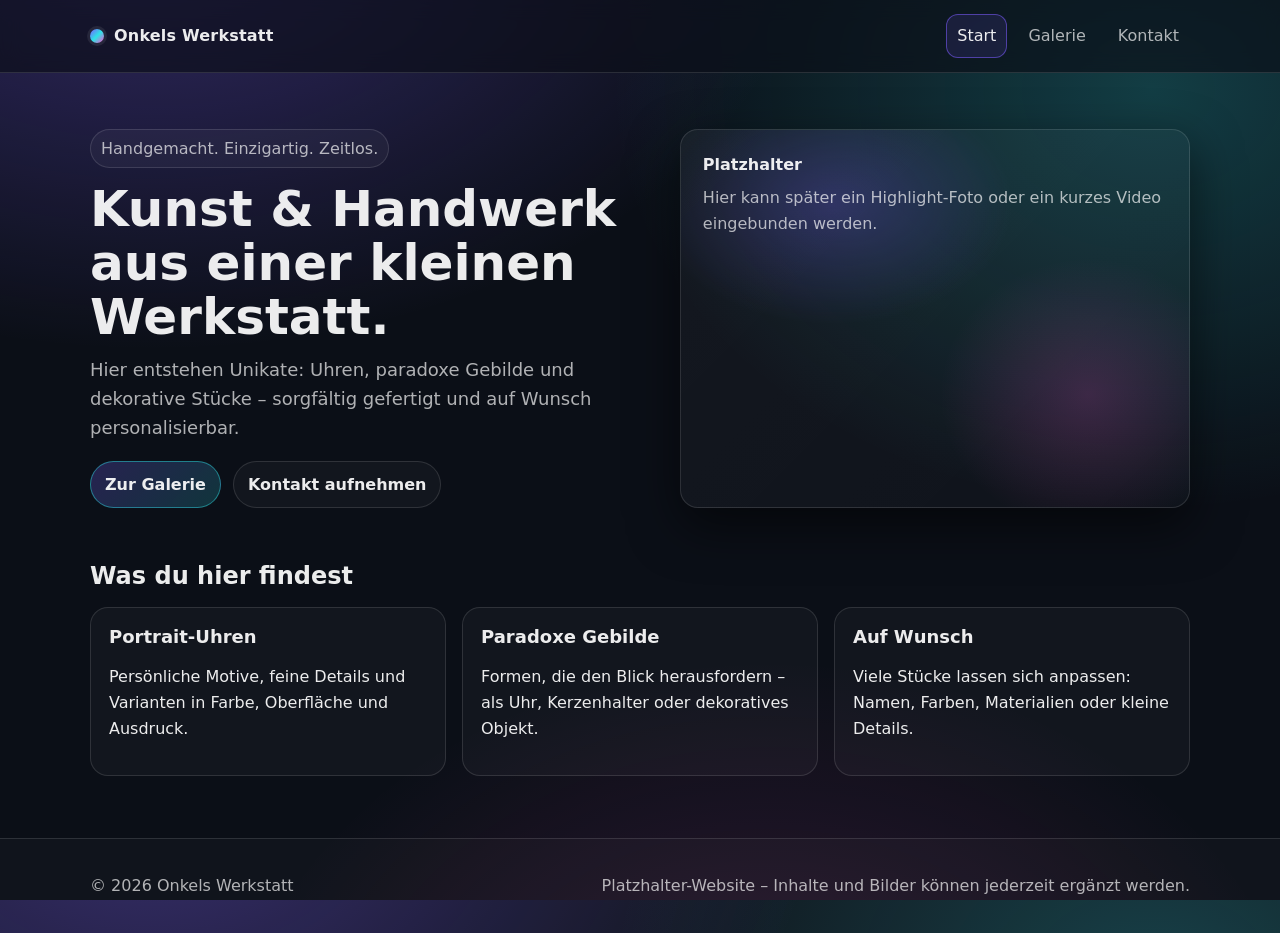
==== index.html @ adb8445a "Initiale Website: Start, Galerie, Kontakt" ====
<!doctype html>
<html lang="de">
  <head>
    <meta charset="utf-8" />
    <meta name="viewport" content="width=device-width, initial-scale=1" />
    <meta
      name="description"
      content="Handgemachte Kunst- und Handwerksarbeiten – mit Liebe zum Detail gefertigt."
    />
    <title>Onkels Werkstatt – Start</title>
    <link rel="stylesheet" href="assets/css/styles.css" />
    <script defer src="assets/js/main.js"></script>
  </head>
  <body>
    <header class="site-header">
      <div class="container header-inner">
        <a class="brand" href="index.html" aria-label="Zur Startseite">
          <span class="brand-mark" aria-hidden="true"></span>
          <span class="brand-text">Onkels Werkstatt</span>
        </a>
        <nav class="nav" aria-label="Hauptnavigation">
          <a class="nav-link" href="index.html">Start</a>
          <a class="nav-link" href="gallerie.html">Galerie</a>
          <a class="nav-link" href="kontakt.html">Kontakt</a>
        </nav>
      </div>
    </header>

    <main>
      <section class="hero">
        <div class="container hero-inner">
          <div class="hero-copy">
            <p class="kicker">Handgemacht. Einzigartig. Zeitlos.</p>
            <h1>Kunst & Handwerk aus einer kleinen Werkstatt.</h1>
            <p class="lead">
              Hier entstehen Unikate: Uhren, paradoxe Gebilde und dekorative Stücke –
              sorgfältig gefertigt und auf Wunsch personalisierbar.
            </p>
            <div class="actions">
              <a class="btn primary" href="gallerie.html">Zur Galerie</a>
              <a class="btn" href="kontakt.html">Kontakt aufnehmen</a>
            </div>
          </div>
          <div class="hero-card" role="img" aria-label="Platzhalterbild für handgemachte Werke">
            <div class="hero-card-inner">
              <p class="hero-card-title">Platzhalter</p>
              <p class="hero-card-sub">
                Hier kann später ein Highlight-Foto oder ein kurzes Video eingebunden werden.
              </p>
            </div>
          </div>
        </div>
      </section>

      <section class="section">
        <div class="container">
          <h2>Was du hier findest</h2>
          <div class="grid three">
            <article class="card">
              <h3>Portrait-Uhren</h3>
              <p>
                Persönliche Motive, feine Details und Varianten in Farbe, Oberfläche und
                Ausdruck.
              </p>
            </article>
            <article class="card">
              <h3>Paradoxe Gebilde</h3>
              <p>
                Formen, die den Blick herausfordern – als Uhr, Kerzenhalter oder dekoratives
                Objekt.
              </p>
            </article>
            <article class="card">
              <h3>Auf Wunsch</h3>
              <p>
                Viele Stücke lassen sich anpassen: Namen, Farben, Materialien oder kleine
                Details.
              </p>
            </article>
          </div>
        </div>
      </section>
    </main>

    <footer class="site-footer">
      <div class="container footer-inner">
        <p class="muted">© <span data-year></span> Onkels Werkstatt</p>
        <p class="muted">
          Platzhalter-Website – Inhalte und Bilder können jederzeit ergänzt werden.
        </p>
      </div>
    </footer>
  </body>
</html>
---- assets/css/styles.css ----
:root {
  --bg: #0b0f17;
  --panel: rgba(255, 255, 255, 0.06);
  --panel-2: rgba(255, 255, 255, 0.09);
  --text: rgba(255, 255, 255, 0.92);
  --muted: rgba(255, 255, 255, 0.68);
  --line: rgba(255, 255, 255, 0.12);
  --shadow: 0 18px 50px rgba(0, 0, 0, 0.55);
  --radius: 18px;
  --radius-sm: 12px;
  --brand-a: #7c5cff;
  --brand-b: #2de2e6;
  --brand-c: #ff4ecd;
  --max: 1100px;
}

*,
*::before,
*::after {
  box-sizing: border-box;
}

html,
body {
  height: 100%;
}

body {
  margin: 0;
  color: var(--text);
  background: radial-gradient(1200px 800px at 12% -10%, rgba(124, 92, 255, 0.35), transparent 55%),
    radial-gradient(900px 700px at 90% 10%, rgba(45, 226, 230, 0.22), transparent 60%),
    radial-gradient(900px 700px at 60% 120%, rgba(255, 78, 205, 0.16), transparent 60%),
    var(--bg);
  font: 16px/1.6 ui-sans-serif, system-ui, -apple-system, Segoe UI, Roboto, Helvetica, Arial,
    "Apple Color Emoji", "Segoe UI Emoji";
}

a {
  color: inherit;
  text-decoration: none;
}

img {
  max-width: 100%;
  display: block;
}

.container {
  width: min(var(--max), calc(100% - 40px));
  margin-inline: auto;
}

.site-header {
  position: sticky;
  top: 0;
  z-index: 20;
  border-bottom: 1px solid var(--line);
  background: rgba(11, 15, 23, 0.65);
  backdrop-filter: blur(10px);
}

.header-inner {
  display: flex;
  align-items: center;
  justify-content: space-between;
  padding: 14px 0;
  gap: 16px;
}

.brand {
  display: inline-flex;
  align-items: center;
  gap: 10px;
  font-weight: 700;
  letter-spacing: 0.2px;
}

.brand-mark {
  width: 14px;
  height: 14px;
  border-radius: 999px;
  background: linear-gradient(135deg, var(--brand-a), var(--brand-b), var(--brand-c));
  box-shadow: 0 0 0 3px rgba(255, 255, 255, 0.08);
}

.nav {
  display: flex;
  align-items: center;
  gap: 10px;
  flex-wrap: wrap;
  justify-content: flex-end;
}

.nav-link {
  padding: 8px 10px;
  border-radius: 12px;
  color: var(--muted);
  border: 1px solid transparent;
  transition: background 140ms ease, border-color 140ms ease, color 140ms ease;
}

.nav-link:hover {
  color: var(--text);
  border-color: var(--line);
  background: rgba(255, 255, 255, 0.04);
}

.nav-link[aria-current="page"] {
  color: var(--text);
  border-color: rgba(124, 92, 255, 0.55);
  background: rgba(124, 92, 255, 0.12);
}

.hero {
  padding: 56px 0 26px;
}

.hero-inner {
  display: grid;
  grid-template-columns: 1.05fr 0.95fr;
  gap: 26px;
  align-items: stretch;
}

.kicker {
  display: inline-block;
  padding: 6px 10px;
  border-radius: 999px;
  border: 1px solid var(--line);
  background: rgba(255, 255, 255, 0.04);
  color: var(--muted);
  margin: 0 0 14px;
}

h1 {
  font-size: clamp(32px, 5vw, 50px);
  line-height: 1.08;
  margin: 0 0 12px;
}

h2 {
  margin: 0 0 12px;
  font-size: 24px;
  line-height: 1.2;
}

h3 {
  margin: 0 0 8px;
  font-size: 18px;
  line-height: 1.25;
}

.lead {
  color: var(--muted);
  font-size: 18px;
  margin: 0;
  max-width: 60ch;
}

.actions {
  display: flex;
  gap: 12px;
  flex-wrap: wrap;
  margin-top: 18px;
}

.btn {
  display: inline-flex;
  align-items: center;
  justify-content: center;
  padding: 10px 14px;
  border-radius: 999px;
  border: 1px solid var(--line);
  background: rgba(255, 255, 255, 0.03);
  color: var(--text);
  font-weight: 600;
  cursor: pointer;
  transition: transform 120ms ease, background 140ms ease, border-color 140ms ease;
}

.btn:hover {
  transform: translateY(-1px);
  background: rgba(255, 255, 255, 0.06);
}

.btn.primary {
  border-color: rgba(45, 226, 230, 0.45);
  background: linear-gradient(135deg, rgba(124, 92, 255, 0.25), rgba(45, 226, 230, 0.18));
}

.hero-card {
  border-radius: var(--radius);
  border: 1px solid var(--line);
  background: linear-gradient(135deg, rgba(255, 255, 255, 0.04), rgba(255, 255, 255, 0.02));
  box-shadow: var(--shadow);
  overflow: hidden;
  position: relative;
  min-height: 260px;
}

.hero-card::before {
  content: "";
  position: absolute;
  inset: -2px;
  background: radial-gradient(300px 200px at 30% 20%, rgba(124, 92, 255, 0.26), transparent 60%),
    radial-gradient(240px 220px at 80% 70%, rgba(255, 78, 205, 0.18), transparent 62%);
  pointer-events: none;
}

.hero-card-inner {
  position: relative;
  padding: 22px;
}

.hero-card-title {
  font-weight: 700;
  margin: 0 0 8px;
}

.hero-card-sub {
  margin: 0;
  color: var(--muted);
}

.section {
  padding: 28px 0;
}

.page-head {
  padding: 36px 0 8px;
}

.muted {
  color: var(--muted);
}

.small {
  font-size: 14px;
}

.grid {
  display: grid;
  gap: 16px;
  margin-top: 16px;
}

.grid.two {
  grid-template-columns: repeat(2, minmax(0, 1fr));
}

.grid.three {
  grid-template-columns: repeat(3, minmax(0, 1fr));
}

.card {
  border-radius: var(--radius);
  border: 1px solid var(--line);
  background: rgba(255, 255, 255, 0.03);
  padding: 18px;
}

.section-head {
  display: flex;
  align-items: flex-end;
  justify-content: space-between;
  gap: 12px;
  flex-wrap: wrap;
}

.gallery-row {
  display: grid;
  gap: 16px;
  margin-top: 16px;
}

.gallery-row.two {
  grid-template-columns: repeat(2, minmax(0, 1fr));
}

.gallery-row.three {
  grid-template-columns: repeat(3, minmax(0, 1fr));
}

.gallery-view {
  border-radius: var(--radius);
  border: 1px solid var(--line);
  background: rgba(255, 255, 255, 0.03);
  overflow: hidden;
  box-shadow: 0 12px 40px rgba(0, 0, 0, 0.35);
  display: grid;
  grid-template-rows: 96px auto;
}

.view-top {
  padding: 16px 16px 0;
  height: 96px;
  overflow: hidden;
}

.view-top h3 {
  white-space: nowrap;
  overflow: hidden;
  text-overflow: ellipsis;
}

.view-top p {
  line-height: 1.35;
  max-height: calc(2 * 1.35em);
  overflow: hidden;
  display: -webkit-box;
  -webkit-line-clamp: 2;
  -webkit-box-orient: vertical;
}

.slider {
  margin: 14px 16px 16px;
  border-radius: var(--radius-sm);
  border: 1px solid rgba(255, 255, 255, 0.12);
  background: rgba(255, 255, 255, 0.02);
  overflow: hidden;
  position: relative;
  aspect-ratio: 4 / 3;
}

.slider-img {
  width: 100%;
  height: 100%;
  object-fit: cover;
  display: block;
  opacity: 1;
  transition: opacity 260ms ease;
}

.slider-img.is-fading {
  opacity: 0;
}

.slider-badges {
  position: absolute;
  bottom: 10px;
  left: 10px;
  display: flex;
  gap: 8px;
}

.badge {
  font-size: 12px;
  padding: 5px 8px;
  border-radius: 999px;
  border: 1px solid rgba(255, 255, 255, 0.14);
  background: rgba(0, 0, 0, 0.35);
  color: rgba(255, 255, 255, 0.9);
  backdrop-filter: blur(10px);
}

.badge.ghost {
  background: rgba(255, 255, 255, 0.06);
}

.form {
  display: grid;
  gap: 12px;
  margin-top: 12px;
}

label {
  display: grid;
  gap: 6px;
  color: var(--muted);
  font-size: 14px;
}

input,
textarea {
  padding: 10px 12px;
  border-radius: 12px;
  border: 1px solid var(--line);
  background: rgba(255, 255, 255, 0.03);
  color: var(--text);
  outline: none;
}

input:focus,
textarea:focus {
  border-color: rgba(45, 226, 230, 0.55);
  box-shadow: 0 0 0 4px rgba(45, 226, 230, 0.12);
}

.site-footer {
  border-top: 1px solid var(--line);
  margin-top: 34px;
  padding: 18px 0;
  background: rgba(255, 255, 255, 0.02);
}

.footer-inner {
  display: flex;
  justify-content: space-between;
  gap: 12px;
  flex-wrap: wrap;
}

@media (max-width: 900px) {
  .hero-inner {
    grid-template-columns: 1fr;
  }
}

@media (max-width: 720px) {
  .grid.two,
  .grid.three,
  .gallery-row.two,
  .gallery-row.three {
    grid-template-columns: 1fr;
  }

  .header-inner {
    padding: 12px 0;
  }
}
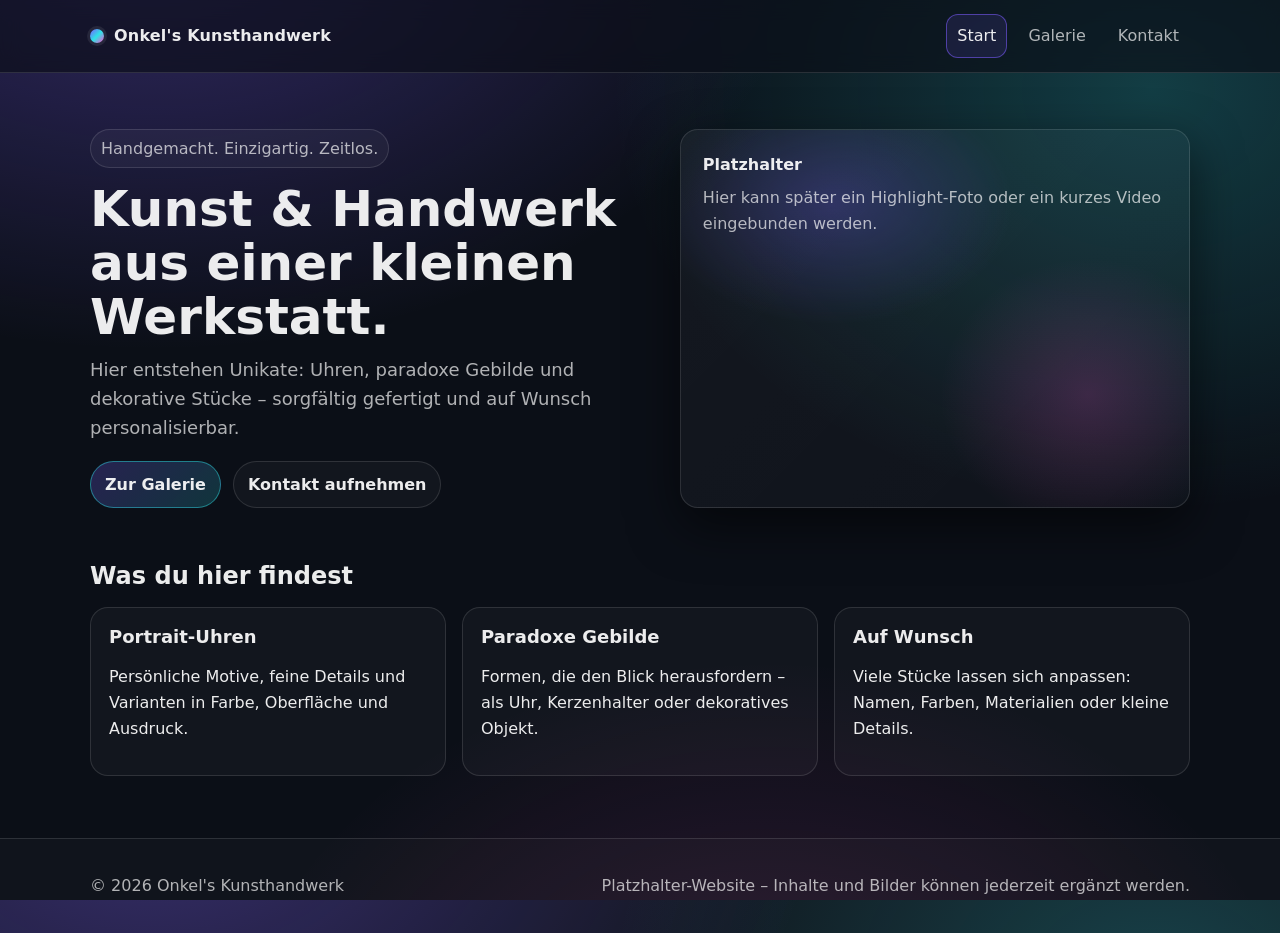
==== commit 7541a5db: "Build processed gallery pipeline and dynamic UI" ====
--- a/index.html
+++ b/index.html
@@ -7,8 +7,8 @@
       name="description"
       content="Handgemachte Kunst- und Handwerksarbeiten – mit Liebe zum Detail gefertigt."
     />
-    <title>Onkels Werkstatt – Start</title>
-    <link rel="stylesheet" href="assets/css/styles.css" />
+    <title>Onkel's Kunsthandwerk – Start</title>
+    <link rel="stylesheet" href="assets/css/styles.css?v=2026_01_28_3" />
     <script defer src="assets/js/main.js"></script>
   </head>
   <body>
@@ -16,7 +16,7 @@
       <div class="container header-inner">
         <a class="brand" href="index.html" aria-label="Zur Startseite">
           <span class="brand-mark" aria-hidden="true"></span>
-          <span class="brand-text">Onkels Werkstatt</span>
+          <span class="brand-text">Onkel's Kunsthandwerk</span>
         </a>
         <nav class="nav" aria-label="Hauptnavigation">
           <a class="nav-link" href="index.html">Start</a>
@@ -84,7 +84,7 @@
 
     <footer class="site-footer">
       <div class="container footer-inner">
-        <p class="muted">© <span data-year></span> Onkels Werkstatt</p>
+        <p class="muted">© <span data-year></span> Onkel's Kunsthandwerk</p>
         <p class="muted">
           Platzhalter-Website – Inhalte und Bilder können jederzeit ergänzt werden.
         </p>
@@ -92,4 +92,3 @@
     </footer>
   </body>
 </html>
-
--- a/assets/css/styles.css
+++ b/assets/css/styles.css
@@ -274,6 +274,13 @@
   margin-top: 16px;
 }
 
+.gallery-grid {
+  display: grid;
+  gap: 16px;
+  margin-top: 16px;
+  grid-template-columns: repeat(auto-fit, minmax(240px, 1fr));
+}
+
 .gallery-row.two {
   grid-template-columns: repeat(2, minmax(0, 1fr));
 }
@@ -289,13 +296,11 @@
   overflow: hidden;
   box-shadow: 0 12px 40px rgba(0, 0, 0, 0.35);
   display: grid;
-  grid-template-rows: 96px auto;
+  grid-template-rows: auto auto;
 }
 
 .view-top {
   padding: 16px 16px 0;
-  height: 96px;
-  overflow: hidden;
 }
 
 .view-top h3 {
@@ -317,7 +322,7 @@
   margin: 14px 16px 16px;
   border-radius: var(--radius-sm);
   border: 1px solid rgba(255, 255, 255, 0.12);
-  background: rgba(255, 255, 255, 0.02);
+  background: #000;
   overflow: hidden;
   position: relative;
   aspect-ratio: 4 / 3;
@@ -326,7 +331,8 @@
 .slider-img {
   width: 100%;
   height: 100%;
-  object-fit: cover;
+  object-fit: contain;
+  object-position: center;
   display: block;
   opacity: 1;
   transition: opacity 260ms ease;
@@ -336,26 +342,94 @@
   opacity: 0;
 }
 
-.slider-badges {
+.slider-nav {
   position: absolute;
-  bottom: 10px;
+  top: 50%;
+  transform: translateY(-50%);
+  width: 46px;
+  height: 64px;
+  border-radius: 10px;
+  border: 0;
+  background: transparent;
+  color: rgba(255, 255, 255, 0.92);
+  display: grid;
+  place-items: center;
+  cursor: pointer;
+  opacity: 0.75;
+  transition: opacity 140ms ease, transform 140ms ease, background 140ms ease;
+  user-select: none;
+}
+
+.slider:hover .slider-nav,
+.slider:focus-within .slider-nav {
+  opacity: 1;
+}
+
+.slider-nav:hover {
+  opacity: 1;
+  transform: translateY(-50%) scale(1.04);
+}
+
+.slider-nav:disabled {
+  opacity: 0;
+  cursor: default;
+}
+
+.slider-nav.prev {
   left: 10px;
-  display: flex;
-  gap: 8px;
-}
-
-.badge {
-  font-size: 12px;
-  padding: 5px 8px;
-  border-radius: 999px;
+}
+
+.slider-nav.next {
+  right: 10px;
+}
+
+.slider-nav span {
+  font-size: 46px;
+  line-height: 1;
+  text-shadow: 0 10px 26px rgba(0, 0, 0, 0.8);
+}
+
+.toast {
+  position: fixed;
+  inset: auto 18px 18px 18px;
+  z-index: 40;
+  display: none;
+  justify-content: center;
+}
+
+.toast.is-visible {
+  display: flex;
+}
+
+.toast-inner {
+  width: min(520px, calc(100% - 16px));
+  border-radius: 16px;
   border: 1px solid rgba(255, 255, 255, 0.14);
-  background: rgba(0, 0, 0, 0.35);
-  color: rgba(255, 255, 255, 0.9);
-  backdrop-filter: blur(10px);
-}
-
-.badge.ghost {
-  background: rgba(255, 255, 255, 0.06);
+  background: rgba(0, 0, 0, 0.55);
+  backdrop-filter: blur(12px);
+  box-shadow: 0 16px 45px rgba(0, 0, 0, 0.55);
+  padding: 12px 14px;
+  display: flex;
+  align-items: center;
+  justify-content: space-between;
+  gap: 10px;
+}
+
+.toast-text {
+  color: rgba(255, 255, 255, 0.88);
+  font-size: 14px;
+}
+
+.toast-actions {
+  display: flex;
+  gap: 10px;
+  align-items: center;
+}
+
+.toast-link {
+  color: rgba(255, 255, 255, 0.78);
+  text-decoration: underline;
+  font-size: 14px;
 }
 
 .form {
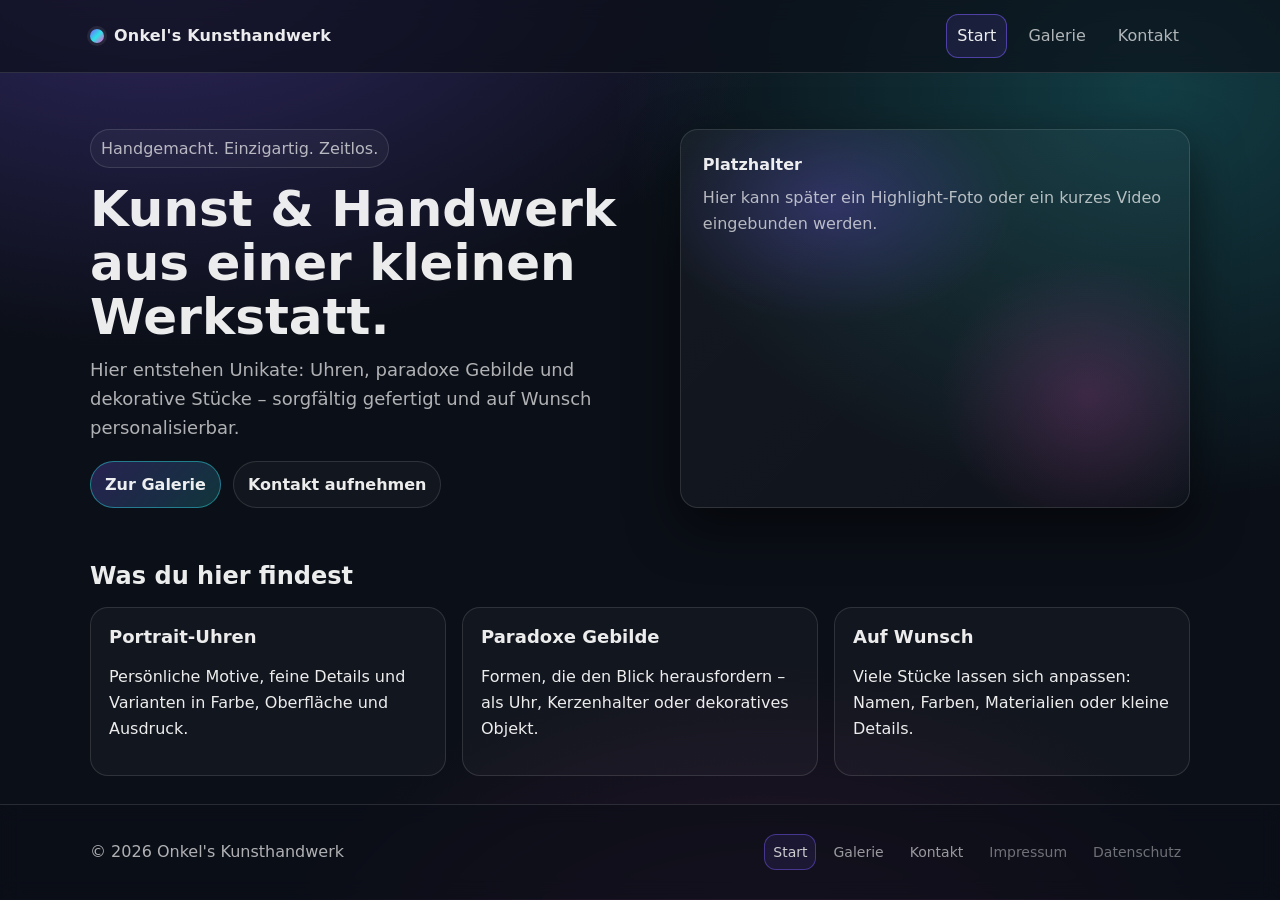
==== commit 58626169: "Add legal pages and refine contact styling" ====
--- a/index.html
+++ b/index.html
@@ -8,7 +8,7 @@
       content="Handgemachte Kunst- und Handwerksarbeiten – mit Liebe zum Detail gefertigt."
     />
     <title>Onkel's Kunsthandwerk – Start</title>
-    <link rel="stylesheet" href="assets/css/styles.css?v=2026_01_28_3" />
+    <link rel="stylesheet" href="assets/css/styles.css?v=2026_01_31_21" />
     <script defer src="assets/js/main.js"></script>
   </head>
   <body>
@@ -85,9 +85,13 @@
     <footer class="site-footer">
       <div class="container footer-inner">
         <p class="muted">© <span data-year></span> Onkel's Kunsthandwerk</p>
-        <p class="muted">
-          Platzhalter-Website – Inhalte und Bilder können jederzeit ergänzt werden.
-        </p>
+        <nav class="footer-nav" aria-label="Fußnavigation">
+          <a class="nav-link" href="index.html">Start</a>
+          <a class="nav-link" href="gallerie.html">Galerie</a>
+          <a class="nav-link" href="kontakt.html">Kontakt</a>
+          <a class="nav-link is-faint" href="impressum.html">Impressum</a>
+          <a class="nav-link is-faint" href="datenschutz.html">Datenschutz</a>
+        </nav>
       </div>
     </footer>
   </body>
--- a/assets/css/styles.css
+++ b/assets/css/styles.css
@@ -227,8 +227,123 @@
   padding: 28px 0;
 }
 
+.section.section-solid {
+  background: rgba(11, 15, 23, 0.78);
+}
+
+.section.section-contact {
+  background-color: rgba(8, 11, 18, 0.96);
+  background-image: radial-gradient(
+      980px 520px at 18% 10%,
+      rgba(124, 92, 255, 0.12),
+      transparent 62%
+    ),
+    radial-gradient(900px 520px at 78% 30%, rgba(45, 226, 230, 0.08), transparent 65%);
+  background-repeat: no-repeat;
+  background-size: cover;
+}
+
+.card.card-opaque {
+  background: rgba(30, 21, 14, 0.85);
+  border-color: rgba(255, 190, 60, 0.14);
+  box-shadow: 0 18px 60px rgba(0, 0, 0, 0.35);
+}
+
+.card.card-opaque label {
+  color: rgba(255, 255, 255, 0.92);
+  font-weight: 700;
+}
+
+.card.card-opaque input,
+.card.card-opaque textarea {
+  border-color: rgba(255, 255, 255, 0.16);
+}
+
+.section[data-gallery-cat] {
+  background-color: var(--section-color, transparent);
+  background-image: var(--section-image, none);
+  background-repeat: no-repeat;
+  background-size: cover;
+}
+
+.section[data-gallery-cat="leucht"] {
+  --section-color: rgba(7, 24, 27, 0.92);
+  --section-image: radial-gradient(
+      1100px 520px at 18% 0%,
+      rgba(45, 226, 230, 0.12),
+      transparent 60%
+    ),
+    radial-gradient(900px 520px at 80% 35%, rgba(124, 92, 255, 0.14), transparent 62%);
+}
+
+.section[data-gallery-cat="objekt"] {
+  --section-color: rgba(22, 12, 23, 0.92);
+  --section-image: radial-gradient(
+      980px 520px at 18% 10%,
+      rgba(255, 78, 205, 0.12),
+      transparent 60%
+    ),
+    radial-gradient(900px 520px at 78% 30%, rgba(124, 92, 255, 0.12), transparent 62%);
+}
+
+.section[data-gallery-cat="wohnen"] {
+  --section-color: rgba(10, 20, 14, 0.92);
+  --section-image: radial-gradient(
+      980px 520px at 18% 10%,
+      rgba(70, 255, 170, 0.09),
+      transparent 62%
+    ),
+    radial-gradient(900px 520px at 78% 30%, rgba(45, 226, 230, 0.1), transparent 65%);
+}
+
+.section[data-gallery-cat="kueche"] {
+  --section-color: rgba(24, 18, 8, 0.92);
+  --section-image: radial-gradient(
+      980px 520px at 18% 10%,
+      rgba(255, 190, 60, 0.11),
+      transparent 62%
+    ),
+    radial-gradient(900px 520px at 78% 30%, rgba(255, 78, 205, 0.08), transparent 65%);
+}
+
+.section[data-gallery-cat="sonstiges"] {
+  --section-color: rgba(14, 16, 22, 0.92);
+  --section-image: radial-gradient(
+      980px 520px at 18% 10%,
+      rgba(255, 255, 255, 0.06),
+      transparent 62%
+    ),
+    radial-gradient(900px 520px at 78% 30%, rgba(124, 92, 255, 0.08), transparent 65%);
+}
+
 .page-head {
-  padding: 36px 0 8px;
+  height: clamp(92px, 12vh, 120px);
+  padding: 0;
+  border-bottom: 1px solid rgba(255, 255, 255, 0.06);
+  background: rgba(11, 15, 23, 0.65);
+  backdrop-filter: blur(10px);
+  display: flex;
+  align-items: center;
+}
+
+.page-head .container {
+  display: flex;
+  flex-direction: column;
+  justify-content: center;
+}
+
+.page-head h1 {
+  margin: 0;
+}
+
+.page-head .lead {
+  margin: 8px 0 0;
+  line-height: 1.35;
+  max-height: calc(2 * 1.35em);
+  overflow: hidden;
+  display: -webkit-box;
+  -webkit-line-clamp: 2;
+  -webkit-box-orient: vertical;
 }
 
 .muted {
@@ -278,7 +393,19 @@
   display: grid;
   gap: 16px;
   margin-top: 16px;
-  grid-template-columns: repeat(auto-fit, minmax(240px, 1fr));
+  grid-template-columns: 1fr;
+}
+
+@media (min-width: 720px) {
+  .gallery-grid {
+    grid-template-columns: repeat(auto-fit, minmax(min(320px, 100%), 1fr));
+  }
+}
+
+@media (min-width: 1024px) {
+  .gallery-grid {
+    grid-template-columns: repeat(auto-fit, minmax(min(320px, 100%), 1fr));
+  }
 }
 
 .gallery-row.two {
@@ -310,16 +437,18 @@
 }
 
 .view-top p {
+  margin: 0;
   line-height: 1.35;
-  max-height: calc(2 * 1.35em);
+  min-height: calc(3 * 1.35em);
+  max-height: calc(3 * 1.35em);
   overflow: hidden;
   display: -webkit-box;
-  -webkit-line-clamp: 2;
+  -webkit-line-clamp: 3;
   -webkit-box-orient: vertical;
 }
 
 .slider {
-  margin: 14px 16px 16px;
+  margin: 10px 16px 16px;
   border-radius: var(--radius-sm);
   border: 1px solid rgba(255, 255, 255, 0.12);
   background: #000;
@@ -389,6 +518,99 @@
   text-shadow: 0 10px 26px rgba(0, 0, 0, 0.8);
 }
 
+body.is-modal-open {
+  overflow: hidden;
+}
+
+.lightbox {
+  position: fixed;
+  inset: 0;
+  z-index: 60;
+  display: none;
+  align-items: center;
+  justify-content: center;
+  padding: 18px;
+  background: rgba(0, 0, 0, 0.72);
+  backdrop-filter: blur(10px);
+}
+
+.lightbox.is-open {
+  display: flex;
+}
+
+.lightbox-inner {
+  width: min(1100px, calc(100vw - 32px));
+  max-height: calc(100vh - 32px);
+  border-radius: var(--radius);
+  border: 1px solid rgba(255, 255, 255, 0.14);
+  background: rgba(11, 15, 23, 0.88);
+  box-shadow: var(--shadow);
+  overflow: hidden;
+  display: grid;
+  grid-template-rows: auto 1fr auto;
+}
+
+.lightbox-head {
+  display: flex;
+  align-items: center;
+  justify-content: space-between;
+  gap: 12px;
+  padding: 14px 16px 8px;
+}
+
+.lightbox-title {
+  margin: 0;
+  color: rgba(255, 255, 255, 0.88);
+  font-weight: 600;
+  font-size: 14px;
+}
+
+.lightbox-close {
+  border: 0;
+  background: transparent;
+  color: rgba(255, 255, 255, 0.9);
+  font-size: 30px;
+  line-height: 1;
+  cursor: pointer;
+  padding: 6px 10px;
+  opacity: 0.85;
+  transition: opacity 140ms ease, transform 140ms ease;
+}
+
+.lightbox-close:hover {
+  opacity: 1;
+  transform: scale(1.06);
+}
+
+.lightbox-viewport {
+  position: relative;
+  margin: 10px 16px 12px;
+  border-radius: var(--radius-sm);
+  border: 1px solid rgba(255, 255, 255, 0.12);
+  background: #000;
+  overflow: hidden;
+  height: min(72vh, 720px);
+}
+
+.lightbox-img {
+  width: 100%;
+  height: 100%;
+  object-fit: contain;
+  object-position: center;
+  display: block;
+}
+
+.lightbox .slider-nav {
+  opacity: 1;
+}
+
+.lightbox-caption {
+  margin: 0;
+  padding: 0 16px 16px;
+  line-height: 1.35;
+  min-height: calc(2 * 1.35em);
+}
+
 .toast {
   position: fixed;
   inset: auto 18px 18px 18px;
@@ -463,9 +685,10 @@
 
 .site-footer {
   border-top: 1px solid var(--line);
-  margin-top: 34px;
+  margin-top: 0;
   padding: 18px 0;
-  background: rgba(255, 255, 255, 0.02);
+  background: rgba(11, 15, 23, 0.65);
+  backdrop-filter: blur(10px);
 }
 
 .footer-inner {
@@ -473,6 +696,25 @@
   justify-content: space-between;
   gap: 12px;
   flex-wrap: wrap;
+}
+
+.footer-nav {
+  display: flex;
+  gap: 8px;
+  align-items: center;
+  flex-wrap: wrap;
+  justify-content: flex-end;
+}
+
+.footer-nav .nav-link {
+  padding: 6px 8px;
+  border-radius: 12px;
+  font-size: 14px;
+  opacity: 0.85;
+}
+
+.footer-nav .nav-link.is-faint {
+  opacity: 0.6;
 }
 
 @media (max-width: 900px) {
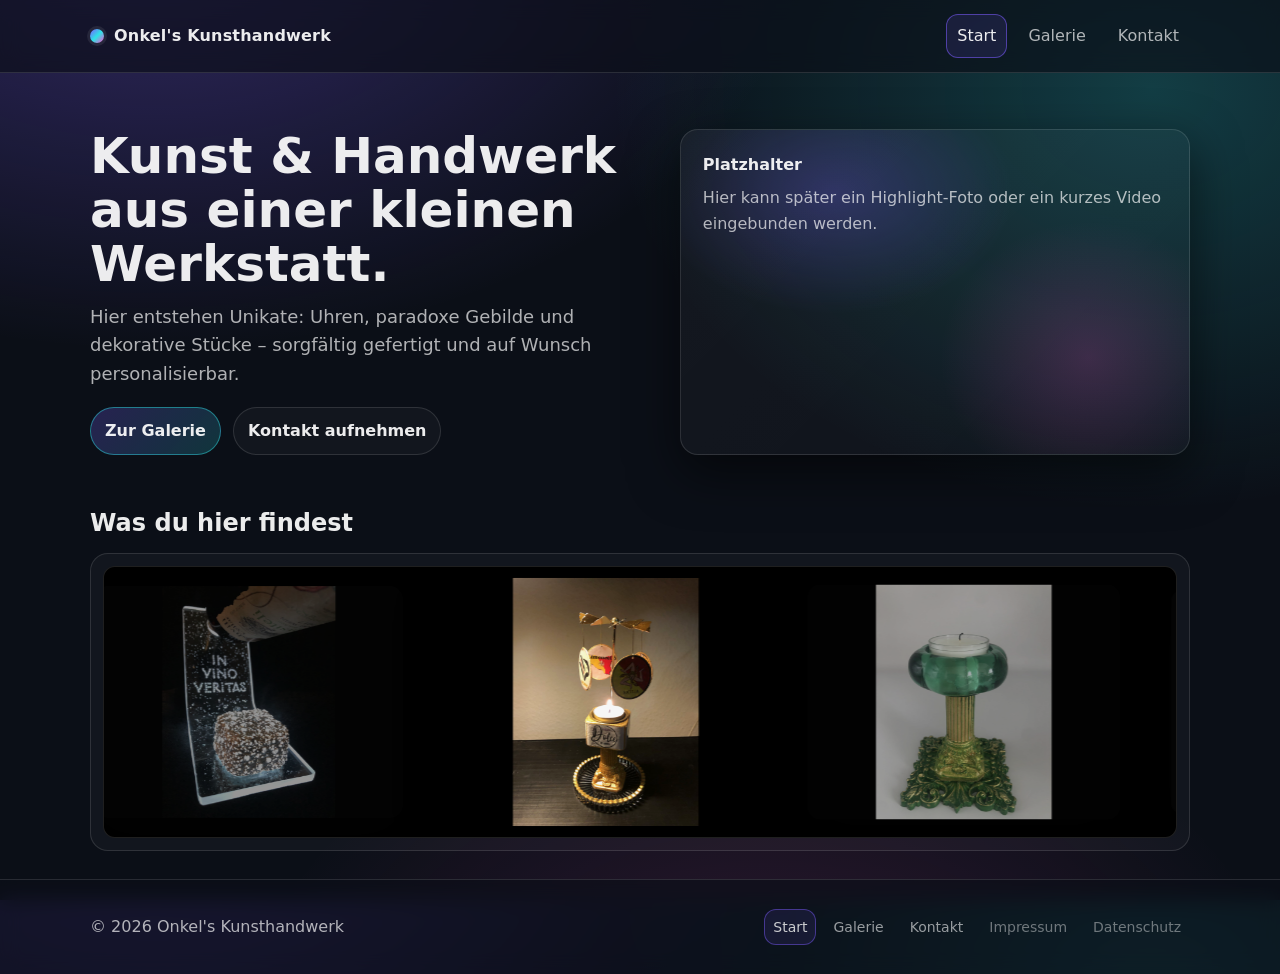
==== commit 0b8ed6e4: "Add smooth home page gallery preview" ====
--- a/index.html
+++ b/index.html
@@ -8,8 +8,9 @@
       content="Handgemachte Kunst- und Handwerksarbeiten – mit Liebe zum Detail gefertigt."
     />
     <title>Onkel's Kunsthandwerk – Start</title>
-    <link rel="stylesheet" href="assets/css/styles.css?v=2026_01_31_21" />
+    <link rel="stylesheet" href="assets/css/styles.css?v=2026_02_05_3" />
     <script defer src="assets/js/main.js"></script>
+    <script defer src="assets/js/home.js?v=2026_02_05_2"></script>
   </head>
   <body>
     <header class="site-header">
@@ -30,7 +31,6 @@
       <section class="hero">
         <div class="container hero-inner">
           <div class="hero-copy">
-            <p class="kicker">Handgemacht. Einzigartig. Zeitlos.</p>
             <h1>Kunst & Handwerk aus einer kleinen Werkstatt.</h1>
             <p class="lead">
               Hier entstehen Unikate: Uhren, paradoxe Gebilde und dekorative Stücke –
@@ -55,28 +55,26 @@
       <section class="section">
         <div class="container">
           <h2>Was du hier findest</h2>
-          <div class="grid three">
-            <article class="card">
-              <h3>Portrait-Uhren</h3>
-              <p>
-                Persönliche Motive, feine Details und Varianten in Farbe, Oberfläche und
-                Ausdruck.
-              </p>
-            </article>
-            <article class="card">
-              <h3>Paradoxe Gebilde</h3>
-              <p>
-                Formen, die den Blick herausfordern – als Uhr, Kerzenhalter oder dekoratives
-                Objekt.
-              </p>
-            </article>
-            <article class="card">
-              <h3>Auf Wunsch</h3>
-              <p>
-                Viele Stücke lassen sich anpassen: Namen, Farben, Materialien oder kleine
-                Details.
-              </p>
-            </article>
+          <div class="home-preview" data-home-preview role="img" aria-label="Galerie-Vorschau">
+            <div class="home-preview-viewport">
+              <div class="home-preview-track" data-home-preview-track>
+                <div class="home-preview-item is-side" data-home-preview-item>
+                  <img alt="Galerie-Vorschau" loading="lazy" />
+                </div>
+                <div class="home-preview-item is-side" data-home-preview-item>
+                  <img alt="Galerie-Vorschau" loading="lazy" />
+                </div>
+                <div class="home-preview-item is-center" data-home-preview-item>
+                  <img alt="Galerie-Vorschau" loading="lazy" />
+                </div>
+                <div class="home-preview-item is-side" data-home-preview-item>
+                  <img alt="Galerie-Vorschau" loading="lazy" />
+                </div>
+                <div class="home-preview-item is-side" data-home-preview-item>
+                  <img alt="Galerie-Vorschau" loading="lazy" />
+                </div>
+              </div>
+            </div>
           </div>
         </div>
       </section>
--- a/assets/css/styles.css
+++ b/assets/css/styles.css
@@ -368,6 +368,58 @@
   grid-template-columns: repeat(3, minmax(0, 1fr));
 }
 
+.home-preview {
+  margin-top: 16px;
+  border-radius: var(--radius);
+  border: 1px solid var(--line);
+  background: rgba(255, 255, 255, 0.03);
+  padding: 12px;
+  overflow: hidden;
+  cursor: pointer;
+  user-select: none;
+}
+
+.home-preview-viewport {
+  overflow: hidden;
+  border-radius: var(--radius-sm);
+  background: #000;
+  border: 1px solid rgba(255, 255, 255, 0.12);
+}
+
+.home-preview-track {
+  display: flex;
+  will-change: transform;
+  transform: translate3d(0, 0, 0);
+}
+
+.home-preview-item {
+  flex: 0 0 calc(100% / 3);
+  padding: 10px 12px;
+  display: grid;
+  place-items: center;
+  --focus: 0;
+}
+
+.home-preview-item img {
+  width: 100%;
+  aspect-ratio: 4 / 3;
+  border-radius: 14px;
+  background: #000;
+  object-fit: contain;
+  object-position: center;
+  opacity: calc(0.45 + (var(--focus) * 0.55));
+  transform: scale(calc(0.9 + (var(--focus) * 0.1)));
+  filter: saturate(calc(0.9 + (var(--focus) * 0.25)))
+    contrast(calc(0.92 + (var(--focus) * 0.12)));
+  box-shadow: 0 16px 46px rgba(0, 0, 0, 0.55);
+}
+
+@media (max-width: 720px) {
+  .home-preview-item img {
+    aspect-ratio: 1 / 1;
+  }
+}
+
 .card {
   border-radius: var(--radius);
   border: 1px solid var(--line);
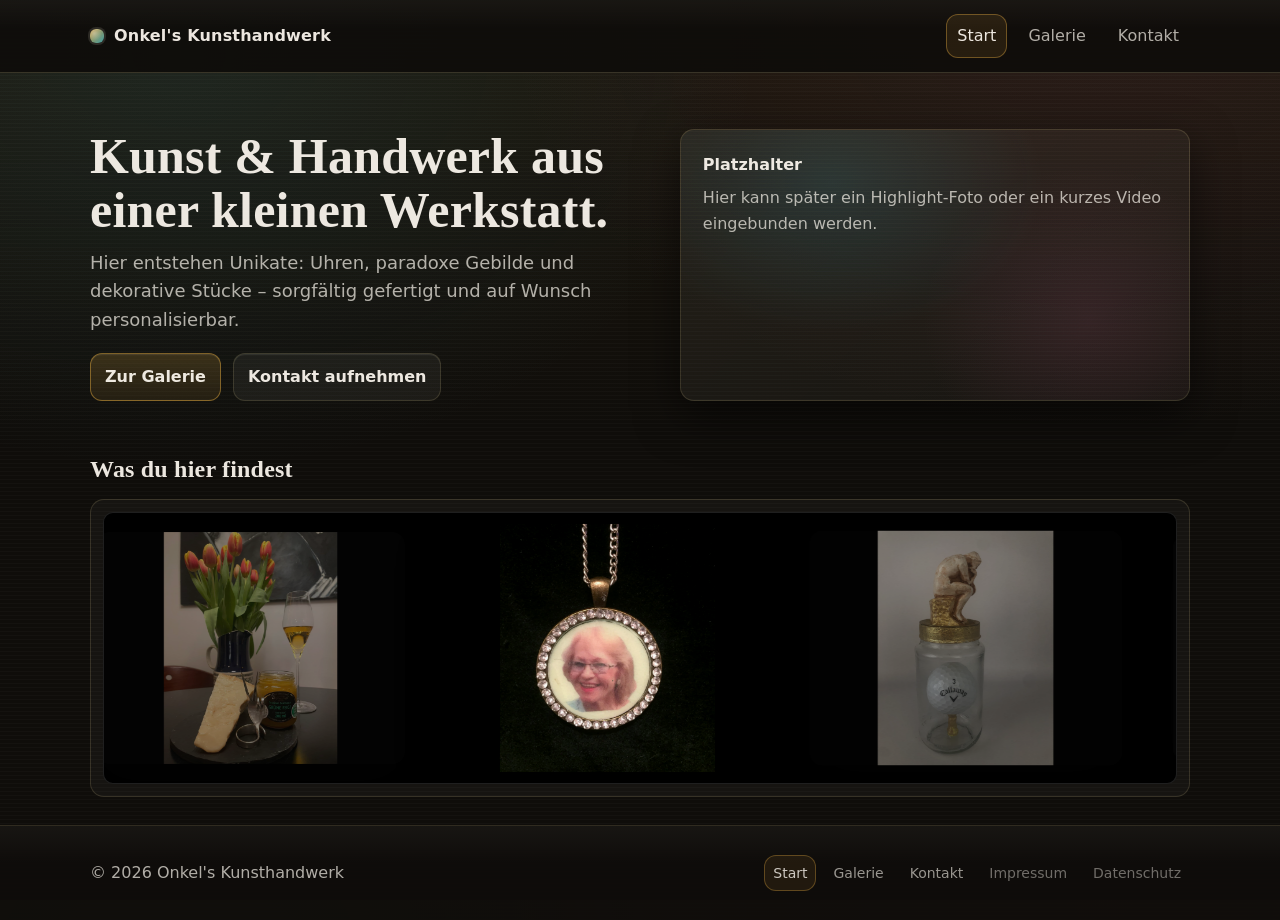
==== commit 3ebb98d4: "Add per-image titles for gallery and lightbox" ====
--- a/index.html
+++ b/index.html
@@ -8,9 +8,9 @@
       content="Handgemachte Kunst- und Handwerksarbeiten – mit Liebe zum Detail gefertigt."
     />
     <title>Onkel's Kunsthandwerk – Start</title>
-    <link rel="stylesheet" href="assets/css/styles.css?v=2026_02_05_3" />
+    <link rel="stylesheet" href="assets/css/styles.css?v=2026_02_05_7" />
     <script defer src="assets/js/main.js"></script>
-    <script defer src="assets/js/home.js?v=2026_02_05_2"></script>
+    <script defer src="assets/js/home.js?v=2026_02_05_4"></script>
   </head>
   <body>
     <header class="site-header">
--- a/assets/css/styles.css
+++ b/assets/css/styles.css
@@ -1,16 +1,18 @@
 :root {
-  --bg: #0b0f17;
-  --panel: rgba(255, 255, 255, 0.06);
-  --panel-2: rgba(255, 255, 255, 0.09);
-  --text: rgba(255, 255, 255, 0.92);
-  --muted: rgba(255, 255, 255, 0.68);
-  --line: rgba(255, 255, 255, 0.12);
-  --shadow: 0 18px 50px rgba(0, 0, 0, 0.55);
-  --radius: 18px;
-  --radius-sm: 12px;
-  --brand-a: #7c5cff;
-  --brand-b: #2de2e6;
-  --brand-c: #ff4ecd;
+  --bg: #0f0d0a;
+  --panel: rgba(255, 246, 220, 0.05);
+  --panel-2: rgba(255, 246, 220, 0.08);
+  --text: rgba(255, 250, 242, 0.92);
+  --muted: rgba(255, 250, 242, 0.68);
+  --line: rgba(255, 230, 160, 0.14);
+  --shadow: 0 16px 44px rgba(0, 0, 0, 0.55);
+  --radius: 14px;
+  --radius-sm: 10px;
+  --brand-a: #c9973a; /* warm gold */
+  --brand-b: #3d9aa3; /* dusty teal */
+  --brand-c: #b15a7f; /* faded rose */
+  --chrome: rgba(15, 13, 10, 0.92);
+  --heading-font: Georgia, "Times New Roman", Times, serif;
   --max: 1100px;
 }
 
@@ -28,12 +30,20 @@
 body {
   margin: 0;
   color: var(--text);
-  background: radial-gradient(1200px 800px at 12% -10%, rgba(124, 92, 255, 0.35), transparent 55%),
-    radial-gradient(900px 700px at 90% 10%, rgba(45, 226, 230, 0.22), transparent 60%),
-    radial-gradient(900px 700px at 60% 120%, rgba(255, 78, 205, 0.16), transparent 60%),
+  background:
+    radial-gradient(1000px 720px at 14% 6%, rgba(61, 154, 163, 0.12), transparent 58%),
+    radial-gradient(1000px 720px at 86% 0%, rgba(177, 90, 127, 0.1), transparent 60%),
+    linear-gradient(180deg, rgba(201, 151, 58, 0.08), transparent 48%),
+    repeating-linear-gradient(
+      0deg,
+      rgba(255, 255, 255, 0.018),
+      rgba(255, 255, 255, 0.018) 1px,
+      transparent 1px,
+      transparent 4px
+    ),
     var(--bg);
-  font: 16px/1.6 ui-sans-serif, system-ui, -apple-system, Segoe UI, Roboto, Helvetica, Arial,
-    "Apple Color Emoji", "Segoe UI Emoji";
+  font: 16px/1.6 "Trebuchet MS", Verdana, system-ui, -apple-system, Segoe UI, Roboto, Helvetica,
+    Arial, "Apple Color Emoji", "Segoe UI Emoji";
 }
 
 a {
@@ -56,8 +66,9 @@
   top: 0;
   z-index: 20;
   border-bottom: 1px solid var(--line);
-  background: rgba(11, 15, 23, 0.65);
-  backdrop-filter: blur(10px);
+  background:
+    linear-gradient(180deg, rgba(255, 246, 220, 0.04), transparent 40%),
+    var(--chrome);
 }
 
 .header-inner {
@@ -79,9 +90,13 @@
 .brand-mark {
   width: 14px;
   height: 14px;
-  border-radius: 999px;
-  background: linear-gradient(135deg, var(--brand-a), var(--brand-b), var(--brand-c));
-  box-shadow: 0 0 0 3px rgba(255, 255, 255, 0.08);
+  border-radius: 6px;
+  background:
+    radial-gradient(circle at 30% 30%, rgba(255, 255, 255, 0.35), transparent 55%),
+    linear-gradient(135deg, var(--brand-a), var(--brand-b));
+  box-shadow:
+    0 0 0 2px rgba(255, 246, 220, 0.12),
+    inset 0 1px 0 rgba(255, 255, 255, 0.12);
 }
 
 .nav {
@@ -108,8 +123,8 @@
 
 .nav-link[aria-current="page"] {
   color: var(--text);
-  border-color: rgba(124, 92, 255, 0.55);
-  background: rgba(124, 92, 255, 0.12);
+  border-color: rgba(201, 151, 58, 0.45);
+  background: rgba(201, 151, 58, 0.12);
 }
 
 .hero {
@@ -139,6 +154,20 @@
   margin: 0 0 12px;
 }
 
+h1,
+h2,
+h3 {
+  font-family: var(--heading-font);
+  letter-spacing: 0.2px;
+}
+
+/* Explicitly enforce serif headings across dynamic pages (Gallery headings are injected via JS). */
+.page-head h1,
+.section-head h2,
+.view-top h3 {
+  font-family: var(--heading-font);
+}
+
 h2 {
   margin: 0 0 12px;
   font-size: 24px;
@@ -170,29 +199,30 @@
   align-items: center;
   justify-content: center;
   padding: 10px 14px;
-  border-radius: 999px;
+  border-radius: 12px;
   border: 1px solid var(--line);
-  background: rgba(255, 255, 255, 0.03);
+  background: var(--panel);
   color: var(--text);
   font-weight: 600;
   cursor: pointer;
-  transition: transform 120ms ease, background 140ms ease, border-color 140ms ease;
+  box-shadow: inset 0 1px 0 rgba(255, 255, 255, 0.08);
+  transition: background 140ms ease, border-color 140ms ease, box-shadow 140ms ease;
 }
 
 .btn:hover {
-  transform: translateY(-1px);
-  background: rgba(255, 255, 255, 0.06);
+  background: var(--panel-2);
+  box-shadow: inset 0 1px 0 rgba(255, 255, 255, 0.12);
 }
 
 .btn.primary {
-  border-color: rgba(45, 226, 230, 0.45);
-  background: linear-gradient(135deg, rgba(124, 92, 255, 0.25), rgba(45, 226, 230, 0.18));
+  border-color: rgba(201, 151, 58, 0.55);
+  background: linear-gradient(180deg, rgba(201, 151, 58, 0.22), rgba(201, 151, 58, 0.1));
 }
 
 .hero-card {
   border-radius: var(--radius);
   border: 1px solid var(--line);
-  background: linear-gradient(135deg, rgba(255, 255, 255, 0.04), rgba(255, 255, 255, 0.02));
+  background: linear-gradient(135deg, rgba(255, 246, 220, 0.06), rgba(255, 246, 220, 0.03));
   box-shadow: var(--shadow);
   overflow: hidden;
   position: relative;
@@ -203,8 +233,8 @@
   content: "";
   position: absolute;
   inset: -2px;
-  background: radial-gradient(300px 200px at 30% 20%, rgba(124, 92, 255, 0.26), transparent 60%),
-    radial-gradient(240px 220px at 80% 70%, rgba(255, 78, 205, 0.18), transparent 62%);
+  background: radial-gradient(340px 240px at 30% 20%, rgba(61, 154, 163, 0.18), transparent 62%),
+    radial-gradient(260px 240px at 80% 70%, rgba(177, 90, 127, 0.14), transparent 64%);
   pointer-events: none;
 }
 
@@ -228,17 +258,17 @@
 }
 
 .section.section-solid {
-  background: rgba(11, 15, 23, 0.78);
+  background: rgba(15, 13, 10, 0.78);
 }
 
 .section.section-contact {
-  background-color: rgba(8, 11, 18, 0.96);
+  background-color: rgba(16, 14, 10, 0.94);
   background-image: radial-gradient(
       980px 520px at 18% 10%,
-      rgba(124, 92, 255, 0.12),
+      rgba(201, 151, 58, 0.12),
       transparent 62%
     ),
-    radial-gradient(900px 520px at 78% 30%, rgba(45, 226, 230, 0.08), transparent 65%);
+    radial-gradient(900px 520px at 78% 30%, rgba(120, 140, 70, 0.08), transparent 65%);
   background-repeat: no-repeat;
   background-size: cover;
 }
@@ -267,61 +297,62 @@
 }
 
 .section[data-gallery-cat="leucht"] {
-  --section-color: rgba(7, 24, 27, 0.92);
+  --section-color: rgba(12, 18, 18, 0.9);
   --section-image: radial-gradient(
       1100px 520px at 18% 0%,
-      rgba(45, 226, 230, 0.12),
+      rgba(61, 154, 163, 0.12),
       transparent 60%
     ),
-    radial-gradient(900px 520px at 80% 35%, rgba(124, 92, 255, 0.14), transparent 62%);
+    radial-gradient(900px 520px at 80% 35%, rgba(201, 151, 58, 0.1), transparent 62%);
 }
 
 .section[data-gallery-cat="objekt"] {
-  --section-color: rgba(22, 12, 23, 0.92);
+  --section-color: rgba(18, 12, 16, 0.9);
   --section-image: radial-gradient(
       980px 520px at 18% 10%,
-      rgba(255, 78, 205, 0.12),
+      rgba(177, 90, 127, 0.12),
       transparent 60%
     ),
-    radial-gradient(900px 520px at 78% 30%, rgba(124, 92, 255, 0.12), transparent 62%);
+    radial-gradient(900px 520px at 78% 30%, rgba(61, 154, 163, 0.08), transparent 62%);
 }
 
 .section[data-gallery-cat="wohnen"] {
-  --section-color: rgba(10, 20, 14, 0.92);
+  --section-color: rgba(16, 14, 10, 0.9);
   --section-image: radial-gradient(
       980px 520px at 18% 10%,
-      rgba(70, 255, 170, 0.09),
+      rgba(201, 151, 58, 0.1),
       transparent 62%
     ),
-    radial-gradient(900px 520px at 78% 30%, rgba(45, 226, 230, 0.1), transparent 65%);
+    radial-gradient(900px 520px at 78% 30%, rgba(61, 154, 163, 0.07), transparent 65%);
 }
 
 .section[data-gallery-cat="kueche"] {
-  --section-color: rgba(24, 18, 8, 0.92);
+  --section-color: rgba(18, 14, 10, 0.9);
   --section-image: radial-gradient(
       980px 520px at 18% 10%,
-      rgba(255, 190, 60, 0.11),
+      rgba(201, 151, 58, 0.12),
       transparent 62%
     ),
-    radial-gradient(900px 520px at 78% 30%, rgba(255, 78, 205, 0.08), transparent 65%);
+    radial-gradient(900px 520px at 78% 30%, rgba(177, 90, 127, 0.06), transparent 65%);
 }
 
 .section[data-gallery-cat="sonstiges"] {
-  --section-color: rgba(14, 16, 22, 0.92);
+  --section-color: rgba(14, 12, 10, 0.9);
   --section-image: radial-gradient(
       980px 520px at 18% 10%,
-      rgba(255, 255, 255, 0.06),
+      rgba(255, 246, 220, 0.05),
       transparent 62%
     ),
-    radial-gradient(900px 520px at 78% 30%, rgba(124, 92, 255, 0.08), transparent 65%);
+    radial-gradient(900px 520px at 78% 30%, rgba(177, 90, 127, 0.06), transparent 65%);
 }
 
 .page-head {
   height: clamp(92px, 12vh, 120px);
   padding: 0;
-  border-bottom: 1px solid rgba(255, 255, 255, 0.06);
-  background: rgba(11, 15, 23, 0.65);
-  backdrop-filter: blur(10px);
+  border-bottom: 1px solid var(--line);
+  background:
+    linear-gradient(180deg, rgba(255, 246, 220, 0.04), transparent 40%),
+    var(--chrome);
   display: flex;
   align-items: center;
 }
@@ -423,7 +454,7 @@
 .card {
   border-radius: var(--radius);
   border: 1px solid var(--line);
-  background: rgba(255, 255, 255, 0.03);
+  background: var(--panel);
   padding: 18px;
 }
 
@@ -471,9 +502,9 @@
 .gallery-view {
   border-radius: var(--radius);
   border: 1px solid var(--line);
-  background: rgba(255, 255, 255, 0.03);
-  overflow: hidden;
-  box-shadow: 0 12px 40px rgba(0, 0, 0, 0.35);
+  background: var(--panel);
+  overflow: hidden;
+  box-shadow: 0 12px 36px rgba(0, 0, 0, 0.4);
   display: grid;
   grid-template-rows: auto auto;
 }
@@ -663,6 +694,13 @@
   min-height: calc(2 * 1.35em);
 }
 
+.lightbox-name {
+  color: var(--text);
+  font-weight: 800;
+  letter-spacing: 0.08em;
+  text-transform: uppercase;
+}
+
 .toast {
   position: fixed;
   inset: auto 18px 18px 18px;
@@ -724,23 +762,25 @@
   padding: 10px 12px;
   border-radius: 12px;
   border: 1px solid var(--line);
-  background: rgba(255, 255, 255, 0.03);
+  background: rgba(0, 0, 0, 0.22);
   color: var(--text);
   outline: none;
+  box-shadow: inset 0 1px 0 rgba(255, 255, 255, 0.06);
 }
 
 input:focus,
 textarea:focus {
-  border-color: rgba(45, 226, 230, 0.55);
-  box-shadow: 0 0 0 4px rgba(45, 226, 230, 0.12);
+  border-color: rgba(201, 151, 58, 0.55);
+  box-shadow: 0 0 0 4px rgba(201, 151, 58, 0.14);
 }
 
 .site-footer {
   border-top: 1px solid var(--line);
   margin-top: 0;
   padding: 18px 0;
-  background: rgba(11, 15, 23, 0.65);
-  backdrop-filter: blur(10px);
+  background:
+    linear-gradient(180deg, rgba(255, 246, 220, 0.04), transparent 40%),
+    var(--chrome);
 }
 
 .footer-inner {
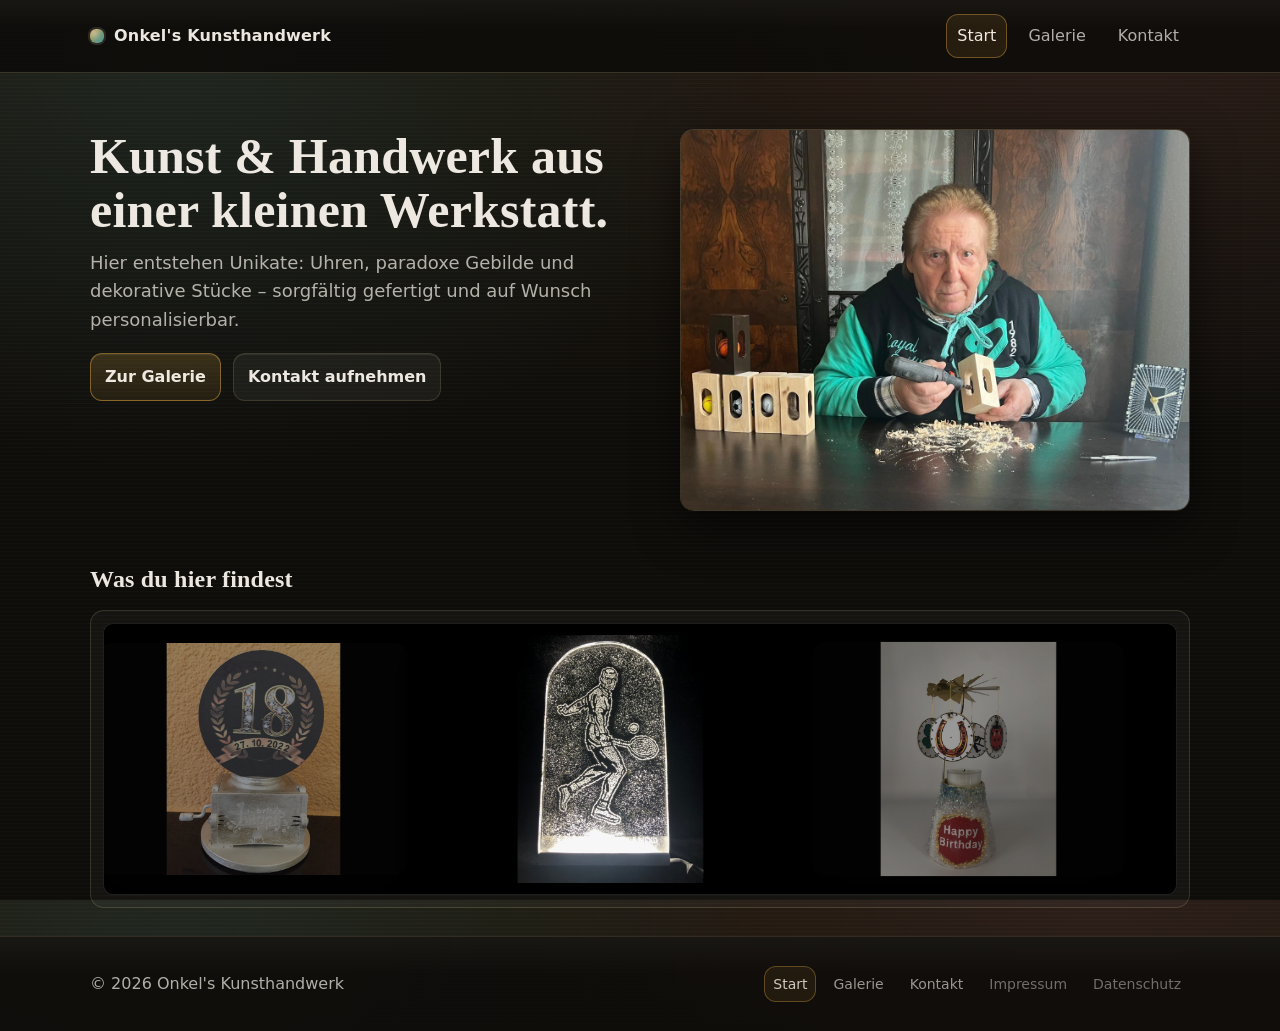
==== commit ca3f7832: "Use cropped landing hero image" ====
--- a/index.html
+++ b/index.html
@@ -8,7 +8,7 @@
       content="Handgemachte Kunst- und Handwerksarbeiten – mit Liebe zum Detail gefertigt."
     />
     <title>Onkel's Kunsthandwerk – Start</title>
-    <link rel="stylesheet" href="assets/css/styles.css?v=2026_02_05_7" />
+    <link rel="stylesheet" href="assets/css/styles.css?v=2026_03_26_7" />
     <script defer src="assets/js/main.js"></script>
     <script defer src="assets/js/home.js?v=2026_02_05_4"></script>
   </head>
@@ -41,13 +41,13 @@
               <a class="btn" href="kontakt.html">Kontakt aufnehmen</a>
             </div>
           </div>
-          <div class="hero-card" role="img" aria-label="Platzhalterbild für handgemachte Werke">
-            <div class="hero-card-inner">
-              <p class="hero-card-title">Platzhalter</p>
-              <p class="hero-card-sub">
-                Hier kann später ein Highlight-Foto oder ein kurzes Video eingebunden werden.
-              </p>
-            </div>
+          <div class="hero-card">
+            <img
+              class="hero-card-img"
+              src="assets/images/landing/hero5-cropped.jpg"
+              alt="Highlight-Werk aus Onkel's Kunsthandwerk"
+              loading="eager"
+            />
           </div>
         </div>
       </section>
--- a/assets/css/styles.css
+++ b/assets/css/styles.css
@@ -226,6 +226,8 @@
   box-shadow: var(--shadow);
   overflow: hidden;
   position: relative;
+  align-self: start;
+  aspect-ratio: 4 / 3;
   min-height: 260px;
 }
 
@@ -241,6 +243,16 @@
 .hero-card-inner {
   position: relative;
   padding: 22px;
+}
+
+.hero-card-img {
+  position: relative;
+  z-index: 1;
+  display: block;
+  width: 100%;
+  height: 100%;
+  object-fit: cover;
+  object-position: center;
 }
 
 .hero-card-title {
@@ -691,7 +703,7 @@
   margin: 0;
   padding: 0 16px 16px;
   line-height: 1.35;
-  min-height: calc(2 * 1.35em);
+  min-height: calc(1 * 1.35em);
 }
 
 .lightbox-name {
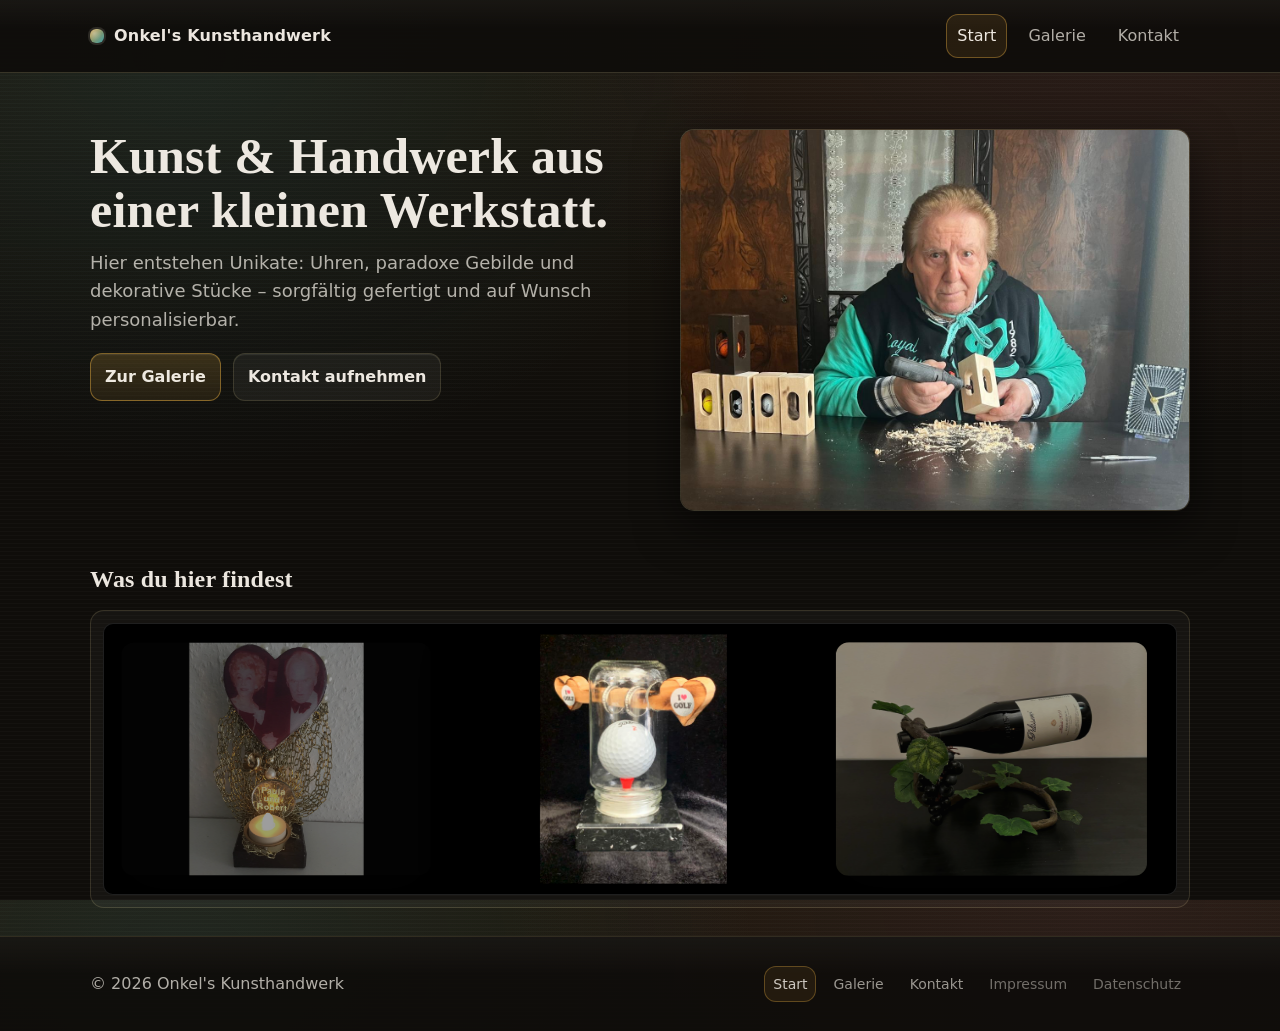
==== commit b291ea35: "Add mobile hamburger navigation" ====
--- a/index.html
+++ b/index.html
@@ -9,7 +9,7 @@
     />
     <title>Onkel's Kunsthandwerk – Start</title>
     <link rel="stylesheet" href="assets/css/styles.css?v=2026_03_26_7" />
-    <script defer src="assets/js/main.js"></script>
+    <script defer src="assets/js/main.js?v=2026_03_26_1"></script>
     <script defer src="assets/js/home.js?v=2026_02_05_4"></script>
   </head>
   <body>
@@ -19,7 +19,19 @@
           <span class="brand-mark" aria-hidden="true"></span>
           <span class="brand-text">Onkel's Kunsthandwerk</span>
         </a>
-        <nav class="nav" aria-label="Hauptnavigation">
+        <button
+          class="nav-toggle"
+          type="button"
+          aria-label="Navigation öffnen"
+          aria-expanded="false"
+          aria-controls="site-nav"
+          data-nav-toggle
+        >
+          <span></span>
+          <span></span>
+          <span></span>
+        </button>
+        <nav class="nav" id="site-nav" aria-label="Hauptnavigation" data-nav>
           <a class="nav-link" href="index.html">Start</a>
           <a class="nav-link" href="gallerie.html">Galerie</a>
           <a class="nav-link" href="kontakt.html">Kontakt</a>
--- a/assets/css/styles.css
+++ b/assets/css/styles.css
@@ -107,6 +107,30 @@
   justify-content: flex-end;
 }
 
+.nav-toggle {
+  display: none;
+  width: 44px;
+  height: 44px;
+  padding: 0;
+  border: 1px solid var(--line);
+  border-radius: 12px;
+  background: rgba(255, 255, 255, 0.04);
+  color: var(--text);
+  align-items: center;
+  justify-content: center;
+  flex-direction: column;
+  gap: 5px;
+  cursor: pointer;
+}
+
+.nav-toggle span {
+  display: block;
+  width: 18px;
+  height: 2px;
+  border-radius: 999px;
+  background: currentColor;
+}
+
 .nav-link {
   padding: 8px 10px;
   border-radius: 12px;
@@ -836,6 +860,38 @@
   }
 
   .header-inner {
+    position: relative;
     padding: 12px 0;
   }
-}
+
+  .nav-toggle {
+    display: inline-flex;
+  }
+
+  .nav {
+    position: absolute;
+    top: calc(100% + 10px);
+    right: 0;
+    min-width: 190px;
+    display: none;
+    flex-direction: column;
+    align-items: stretch;
+    gap: 6px;
+    padding: 10px;
+    border: 1px solid var(--line);
+    border-radius: var(--radius);
+    background:
+      linear-gradient(180deg, rgba(255, 246, 220, 0.05), transparent 40%),
+      rgba(15, 13, 10, 0.97);
+    box-shadow: var(--shadow);
+    flex-wrap: nowrap;
+  }
+
+  .nav.is-open {
+    display: flex;
+  }
+
+  .nav-link {
+    width: 100%;
+  }
+}
